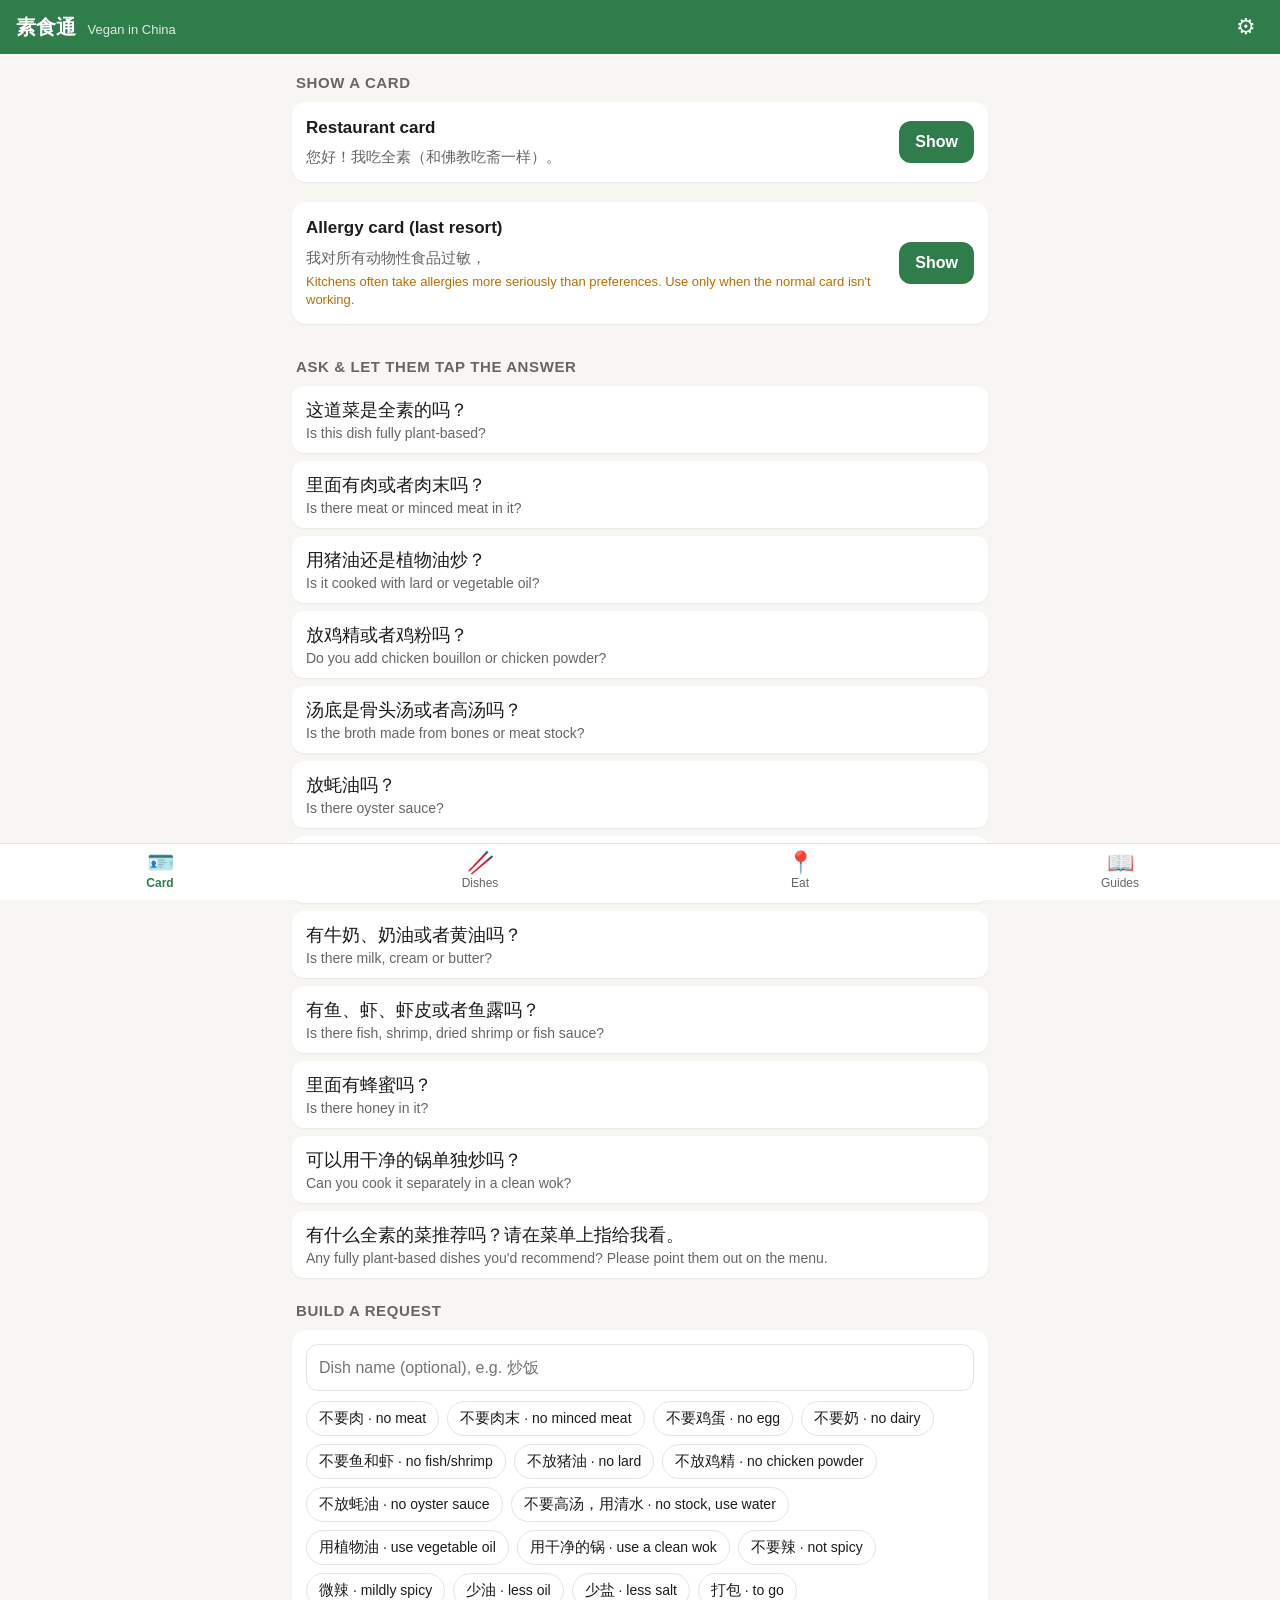
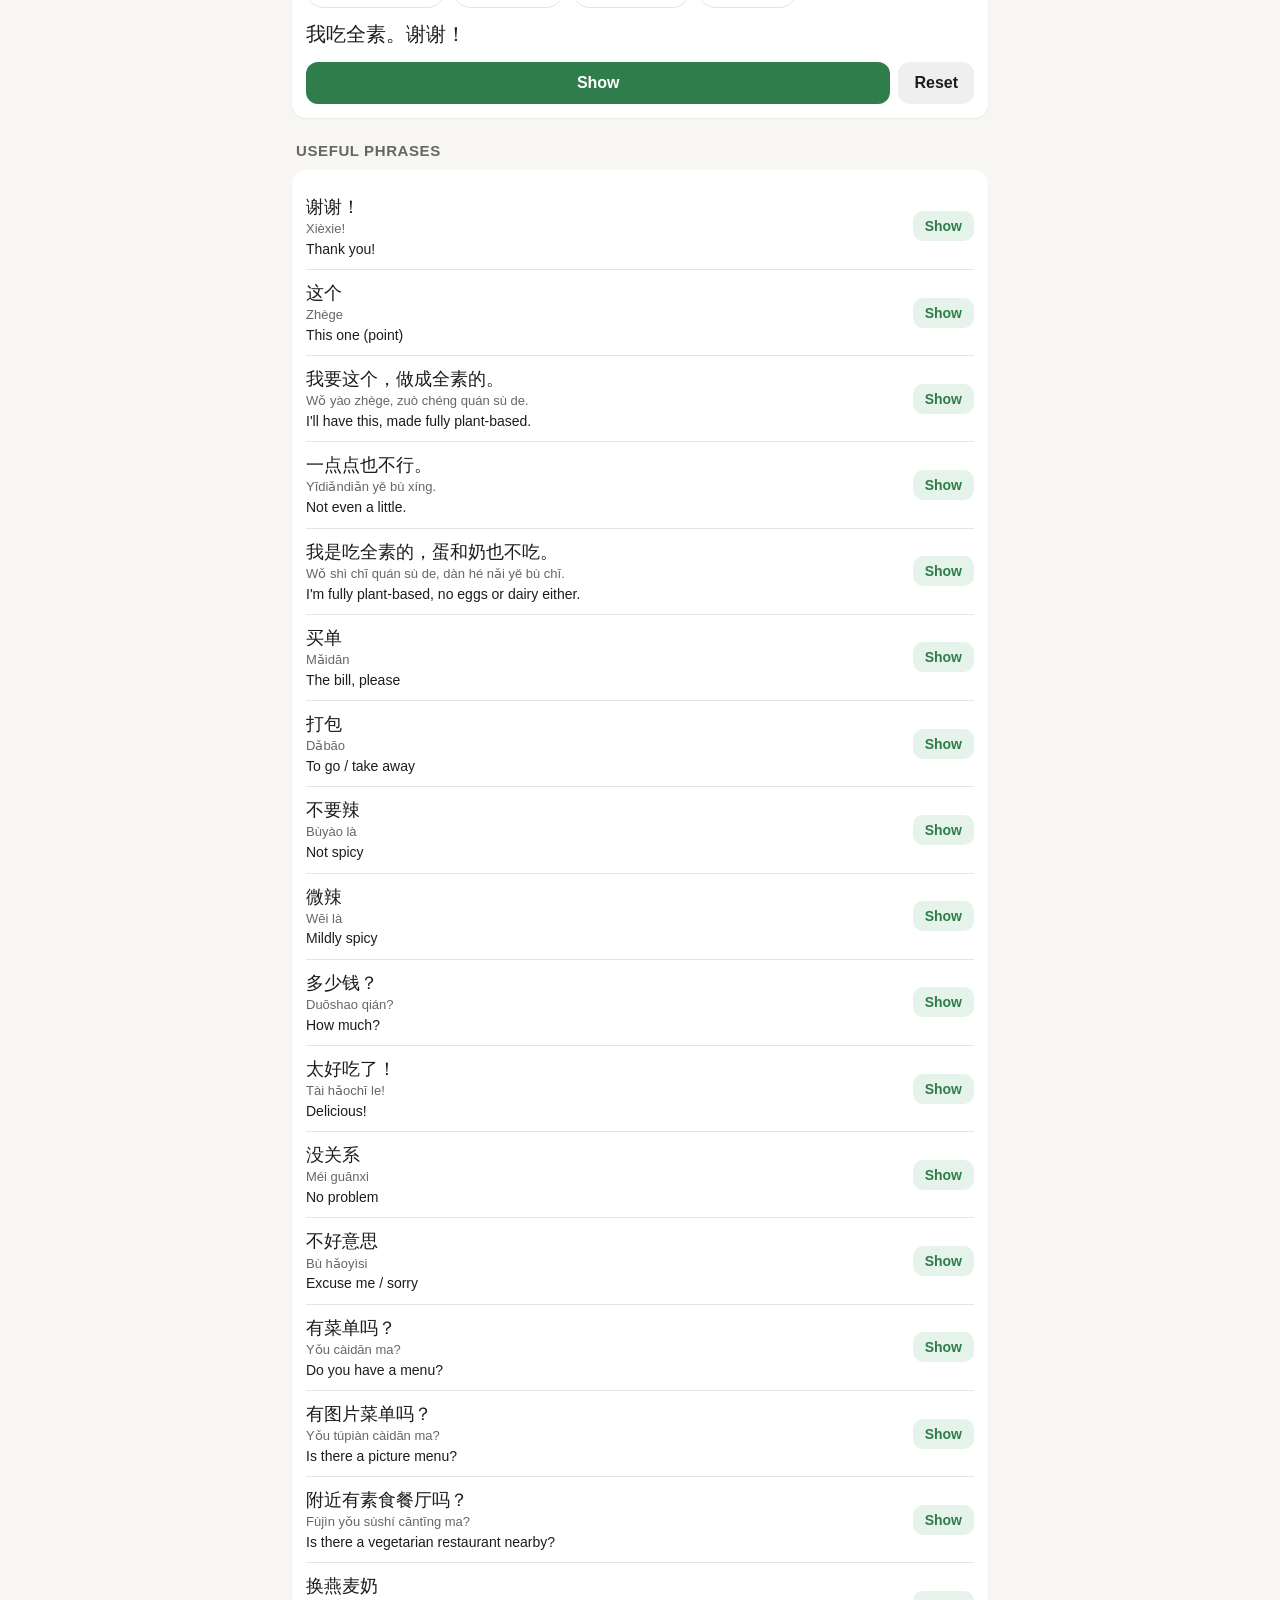
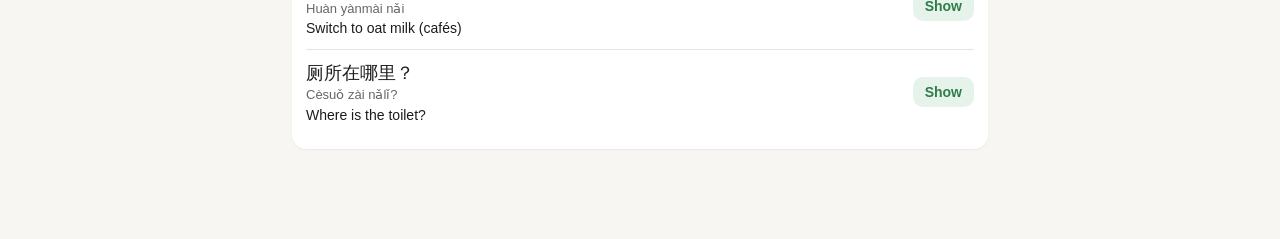
==== index.html @ 55f159a8 "Offline vegan companion PWA for China Chef card, tap-to-answer Q&A, dish encyclopedia with menu/labe" ====
<!doctype html>
<html lang="en">
<head>
  <meta charset="utf-8">
  <meta name="viewport" content="width=device-width, initial-scale=1, viewport-fit=cover">
  <meta name="theme-color" content="#2f7d4a">
  <meta name="mobile-web-app-capable" content="yes">
  <meta name="apple-mobile-web-app-capable" content="yes">
  <meta name="apple-mobile-web-app-status-bar-style" content="default">
  <meta name="apple-mobile-web-app-title" content="素食通">
  <title>素食通 · Vegan in China</title>
  <link rel="manifest" href="manifest.webmanifest">
  <link rel="icon" href="icons/icon.svg" type="image/svg+xml">
  <link rel="apple-touch-icon" href="icons/icon-180.png">
  <link rel="stylesheet" href="styles.css">
</head>
<body>
  <header class="top">
    <h1>素食通 <small>Vegan in China</small></h1>
    <button id="settingsBtn" class="icon-btn" aria-label="Settings">⚙︎</button>
  </header>

  <main>
    <section id="view-card" class="view"></section>
    <section id="view-dishes" class="view" hidden></section>
    <section id="view-eat" class="view" hidden></section>
    <section id="view-guides" class="view" hidden></section>
  </main>

  <nav class="tabs">
    <button data-tab="card" class="active"><span>🪪</span>Card</button>
    <button data-tab="dishes"><span>🥢</span>Dishes</button>
    <button data-tab="eat"><span>📍</span>Eat</button>
    <button data-tab="guides"><span>📖</span>Guides</button>
  </nav>

  <div id="overlay" class="overlay" hidden></div>
  <div id="toast" class="toast" hidden></div>

  <script src="data/phrases.js"></script>
  <script src="data/dishes.js"></script>
  <script src="data/places.js"></script>
  <script src="data/guides.js"></script>
  <script src="app.js"></script>
</body>
</html>
---- styles.css ----
:root {
  --green: #2f7d4a;
  --green-soft: #e6f3ea;
  --amber: #b86e00;
  --amber-soft: #fff3dc;
  --blue: #2d5fa8;
  --blue-soft: #e5eefb;
  --red: #b3261e;
  --red-soft: #fbe6e4;
  --ink: #1c1c1c;
  --muted: #666;
  --line: #e4e4e4;
  --bg: #f7f6f2;
  --card: #fff;
  --zh: "PingFang SC", "Hiragino Sans GB", "Noto Sans CJK SC", "Noto Sans SC", "Microsoft YaHei", sans-serif;
  --safe-top: env(safe-area-inset-top, 0px);
  --safe-bottom: env(safe-area-inset-bottom, 0px);
}

* { box-sizing: border-box; -webkit-tap-highlight-color: transparent; }

html, body { margin: 0; }
[hidden] { display: none !important; }

body {
  font-family: -apple-system, BlinkMacSystemFont, "Segoe UI", Roboto, var(--zh);
  background: var(--bg);
  color: var(--ink);
  font-size: 16px;
  line-height: 1.45;
  padding-bottom: calc(68px + var(--safe-bottom));
}

.zh { font-family: var(--zh); }

.top {
  position: sticky; top: 0; z-index: 5;
  display: flex; align-items: center; justify-content: space-between;
  padding: calc(10px + var(--safe-top)) 16px 10px;
  background: var(--green); color: #fff;
}
.top h1 { margin: 0; font-size: 20px; font-family: var(--zh); }
.top small { font-family: -apple-system, sans-serif; font-weight: 400; opacity: .85; font-size: 13px; margin-left: 6px; }
.icon-btn { background: none; border: 0; color: inherit; font-size: 22px; padding: 4px 8px; }

main { max-width: 720px; margin: 0 auto; padding: 12px; }

.tabs {
  position: fixed; bottom: 0; left: 0; right: 0; z-index: 5;
  display: grid; grid-template-columns: repeat(4, 1fr);
  background: #fff; border-top: 1px solid var(--line);
  padding-bottom: var(--safe-bottom);
}
.tabs button {
  background: none; border: 0; padding: 8px 0 10px; font-size: 12px; color: var(--muted);
  display: flex; flex-direction: column; align-items: center; gap: 2px;
}
.tabs button span { font-size: 22px; line-height: 1; }
.tabs button.active { color: var(--green); font-weight: 600; }

h2 { font-size: 15px; text-transform: uppercase; letter-spacing: .04em; color: var(--muted); margin: 22px 4px 8px; }
h2:first-child { margin-top: 6px; }
h3 { margin: 0 0 6px; font-size: 17px; }

.panel {
  background: var(--card); border-radius: 14px; padding: 14px;
  box-shadow: 0 1px 2px rgba(0,0,0,.06); margin-bottom: 10px;
}

.btn {
  display: inline-flex; align-items: center; justify-content: center; gap: 6px;
  border: 0; border-radius: 12px; padding: 12px 16px; font-size: 16px; font-weight: 600;
  background: var(--green); color: #fff; text-decoration: none;
}
.btn.secondary { background: var(--green-soft); color: var(--green); }
.btn.ghost { background: #efefef; color: var(--ink); }
.btn.small { padding: 7px 12px; font-size: 14px; border-radius: 10px; }
.btn.block { width: 100%; }
.row { display: flex; gap: 8px; flex-wrap: wrap; }

.card-list { display: grid; gap: 10px; }
.card-tile { display: flex; align-items: center; justify-content: space-between; gap: 10px; }
.card-tile .preview { font-family: var(--zh); font-size: 15px; color: var(--muted); overflow: hidden; text-overflow: ellipsis; white-space: nowrap; }
.card-tile .hint { font-size: 13px; color: var(--amber); margin-top: 4px; }
.card-tile > div { min-width: 0; }

.q-list { display: grid; gap: 8px; }
.q-item { display: block; width: 100%; text-align: left; border: 0; background: var(--card); border-radius: 12px; padding: 12px 14px; box-shadow: 0 1px 2px rgba(0,0,0,.06); font-size: 15px; color: var(--ink); }
.q-item .zh { display: block; font-size: 18px; margin-bottom: 2px; }
.q-item .en { color: var(--muted); font-size: 14px; }

.chips { display: flex; flex-wrap: wrap; gap: 8px; }
.chip {
  border: 1px solid var(--line); background: #fff; border-radius: 999px; padding: 7px 12px;
  font-size: 14px; color: var(--ink);
}
.chip .zh { font-size: 15px; }
.chip.on { background: var(--green); border-color: var(--green); color: #fff; }
.builder-preview { font-family: var(--zh); font-size: 20px; margin: 12px 0; min-height: 30px; }
.builder-dish { display: flex; gap: 8px; align-items: center; margin-bottom: 10px; }
.builder-dish input { flex: 1; }

input[type=search], input[type=text], select {
  font: inherit; font-size: 16px; padding: 11px 12px; border: 1px solid var(--line); border-radius: 12px;
  background: #fff; width: 100%; color: var(--ink);
}
.search-wrap { position: sticky; top: calc(48px + var(--safe-top)); z-index: 4; background: var(--bg); padding: 4px 0 8px; }
.filters { display: flex; gap: 6px; overflow-x: auto; padding: 8px 0 2px; scrollbar-width: none; }
.filters::-webkit-scrollbar { display: none; }
.filters .chip { white-space: nowrap; }
.selects { display: grid; grid-template-columns: 1fr 1fr; gap: 8px; margin-top: 8px; }
.selects select { padding: 8px 10px; font-size: 14px; }
.count { color: var(--muted); font-size: 13px; margin: 6px 4px; }

.dish { position: relative; }
.dish .head { display: flex; align-items: flex-start; gap: 10px; }
.dish .names { flex: 1; min-width: 0; }
.dish .zh { font-size: 24px; font-weight: 600; line-height: 1.2; }
.dish .py { color: var(--muted); font-size: 13px; }
.dish .en { font-size: 15px; }
.dish .note { font-size: 14px; margin: 8px 0; color: #333; }
.dish .actions { display: flex; gap: 8px; flex-wrap: wrap; }
.star { background: none; border: 0; font-size: 22px; color: #bbb; padding: 0 2px; }
.star.on { color: #e0a800; }

.badge { display: inline-block; font-size: 12px; font-weight: 700; padding: 3px 8px; border-radius: 999px; white-space: nowrap; }
.badge.safe { background: var(--green-soft); color: var(--green); }
.badge.modify { background: var(--blue-soft); color: var(--blue); }
.badge.ask { background: var(--amber-soft); color: var(--amber); }
.badge.avoid { background: var(--red-soft); color: var(--red); }
.dish.safe { border-left: 5px solid var(--green); }
.dish.modify { border-left: 5px solid var(--blue); }
.dish.ask { border-left: 5px solid var(--amber); }
.dish.avoid { border-left: 5px solid var(--red); }

.scan { background: var(--amber-soft); border-radius: 12px; padding: 12px; margin-bottom: 10px; }
.scan.clean { background: var(--green-soft); }
.scan b { display: block; margin-bottom: 4px; }
.scan .kw { display: inline-block; font-family: var(--zh); background: #fff; border-radius: 8px; padding: 2px 8px; margin: 2px; font-size: 15px; }

.kw-list { display: grid; grid-template-columns: auto 1fr; gap: 6px 12px; align-items: baseline; }
.kw-list .zh { font-size: 18px; font-weight: 600; }
.kw-list .en { color: var(--muted); font-size: 14px; }

.kw-btns { display: grid; grid-template-columns: repeat(2, 1fr); gap: 8px; }
.kw-btn { border: 1px solid var(--line); background: #fff; border-radius: 12px; padding: 10px; text-align: left; }
.kw-btn.on { border-color: var(--green); box-shadow: 0 0 0 2px var(--green) inset; }
.kw-btn .zh { font-size: 20px; font-weight: 600; display: block; }
.kw-btn .en { font-size: 12px; color: var(--muted); }
.kw-btn.best .zh::after { content: " ★"; color: #e0a800; font-size: 14px; }

.app-list { display: grid; gap: 8px; margin-top: 10px; }
.app-btn { display: flex; justify-content: space-between; align-items: center; gap: 10px; background: #fff; border: 1px solid var(--line); border-radius: 12px; padding: 12px 14px; color: var(--ink); text-decoration: none; font-size: 15px; }
.app-btn small { display: block; color: var(--muted); font-size: 12px; }
.app-btn .go { color: var(--green); font-weight: 700; font-size: 20px; }

.tip h3 { font-size: 16px; }
.tip p { margin: 0; font-size: 14px; color: #333; }

.guide-toc { display: grid; grid-template-columns: 1fr 1fr; gap: 8px; }
.guide-toc button { background: #fff; border: 0; border-radius: 14px; padding: 16px 12px; text-align: left; font-size: 15px; font-weight: 600; box-shadow: 0 1px 2px rgba(0,0,0,.06); color: var(--ink); }
.guide-toc button span { display: block; font-size: 28px; margin-bottom: 4px; }
.guide ul { margin: 0; padding-left: 0; list-style: none; }
.guide li { margin: 0 0 8px; font-size: 15px; }
.phrase { display: flex; justify-content: space-between; align-items: center; gap: 10px; padding: 10px 0; border-bottom: 1px solid var(--line); }
.phrase:last-child { border-bottom: 0; }
.phrase .zh { font-size: 18px; }
.phrase .py { color: var(--muted); font-size: 13px; }
.phrase .en { font-size: 14px; }
.back { margin-bottom: 10px; }

.overlay {
  position: fixed; inset: 0; z-index: 20; background: #fff; overflow-y: auto;
  padding: calc(16px + var(--safe-top)) 18px calc(20px + var(--safe-bottom));
  display: flex; flex-direction: column;
}
.overlay .close { align-self: flex-end; font-size: 16px; }
.show-body { flex: 1; display: flex; flex-direction: column; justify-content: center; gap: 14px; padding: 10px 0; }
.show-line .zh { font-size: clamp(26px, 7.4vw, 44px); line-height: 1.35; font-weight: 500; display: block; }
.show-line.strong .zh { font-weight: 700; color: var(--red); }
.show-line.good .zh { color: var(--green); font-weight: 600; }
.show-line .py { display: block; color: #888; font-size: 14px; margin-top: 2px; }
.show-line .en { display: block; color: #777; font-size: 14px; margin-top: 2px; }
.show-hint { text-align: center; color: #999; font-size: 13px; }
.show-flip { transform: rotate(180deg); }

.qa-q { font-family: var(--zh); font-size: clamp(30px, 8.5vw, 48px); font-weight: 700; line-height: 1.3; margin: 10px 0 6px; }
.qa-en { color: var(--muted); font-size: 15px; margin-bottom: 18px; }
.qa-pls { font-family: var(--zh); font-size: 20px; color: var(--green); margin-bottom: 12px; }
.qa-answers { display: grid; gap: 12px; }
.qa-answers button {
  font-family: var(--zh); font-size: clamp(26px, 7vw, 38px); font-weight: 700; padding: 22px 12px;
  border-radius: 18px; border: 3px solid var(--line); background: #fff; color: var(--ink);
}
.verdict { border-radius: 18px; padding: 20px; margin: 10px 0 18px; }
.verdict.ok { background: var(--green-soft); color: var(--green); }
.verdict.fix { background: var(--blue-soft); color: var(--blue); }
.verdict.bad { background: var(--red-soft); color: var(--red); }
.verdict .big { font-size: 26px; font-weight: 800; }
.verdict .sub { font-size: 16px; color: var(--ink); margin-top: 6px; }
.followup .zh { font-size: clamp(28px, 7.5vw, 42px); font-weight: 600; display: block; }
.followup .en { color: var(--muted); }

.settings label { display: flex; justify-content: space-between; align-items: center; padding: 12px 0; border-bottom: 1px solid var(--line); font-size: 16px; }
.settings input[type=checkbox] { width: 22px; height: 22px; accent-color: var(--green); }
.settings p { color: var(--muted); font-size: 14px; }

.toast {
  position: fixed; left: 50%; bottom: calc(84px + var(--safe-bottom)); transform: translateX(-50%);
  background: rgba(20,20,20,.9); color: #fff; padding: 10px 16px; border-radius: 12px; font-size: 14px; z-index: 30;
  max-width: 90vw; text-align: center;
}

.empty { text-align: center; color: var(--muted); padding: 30px 10px; }
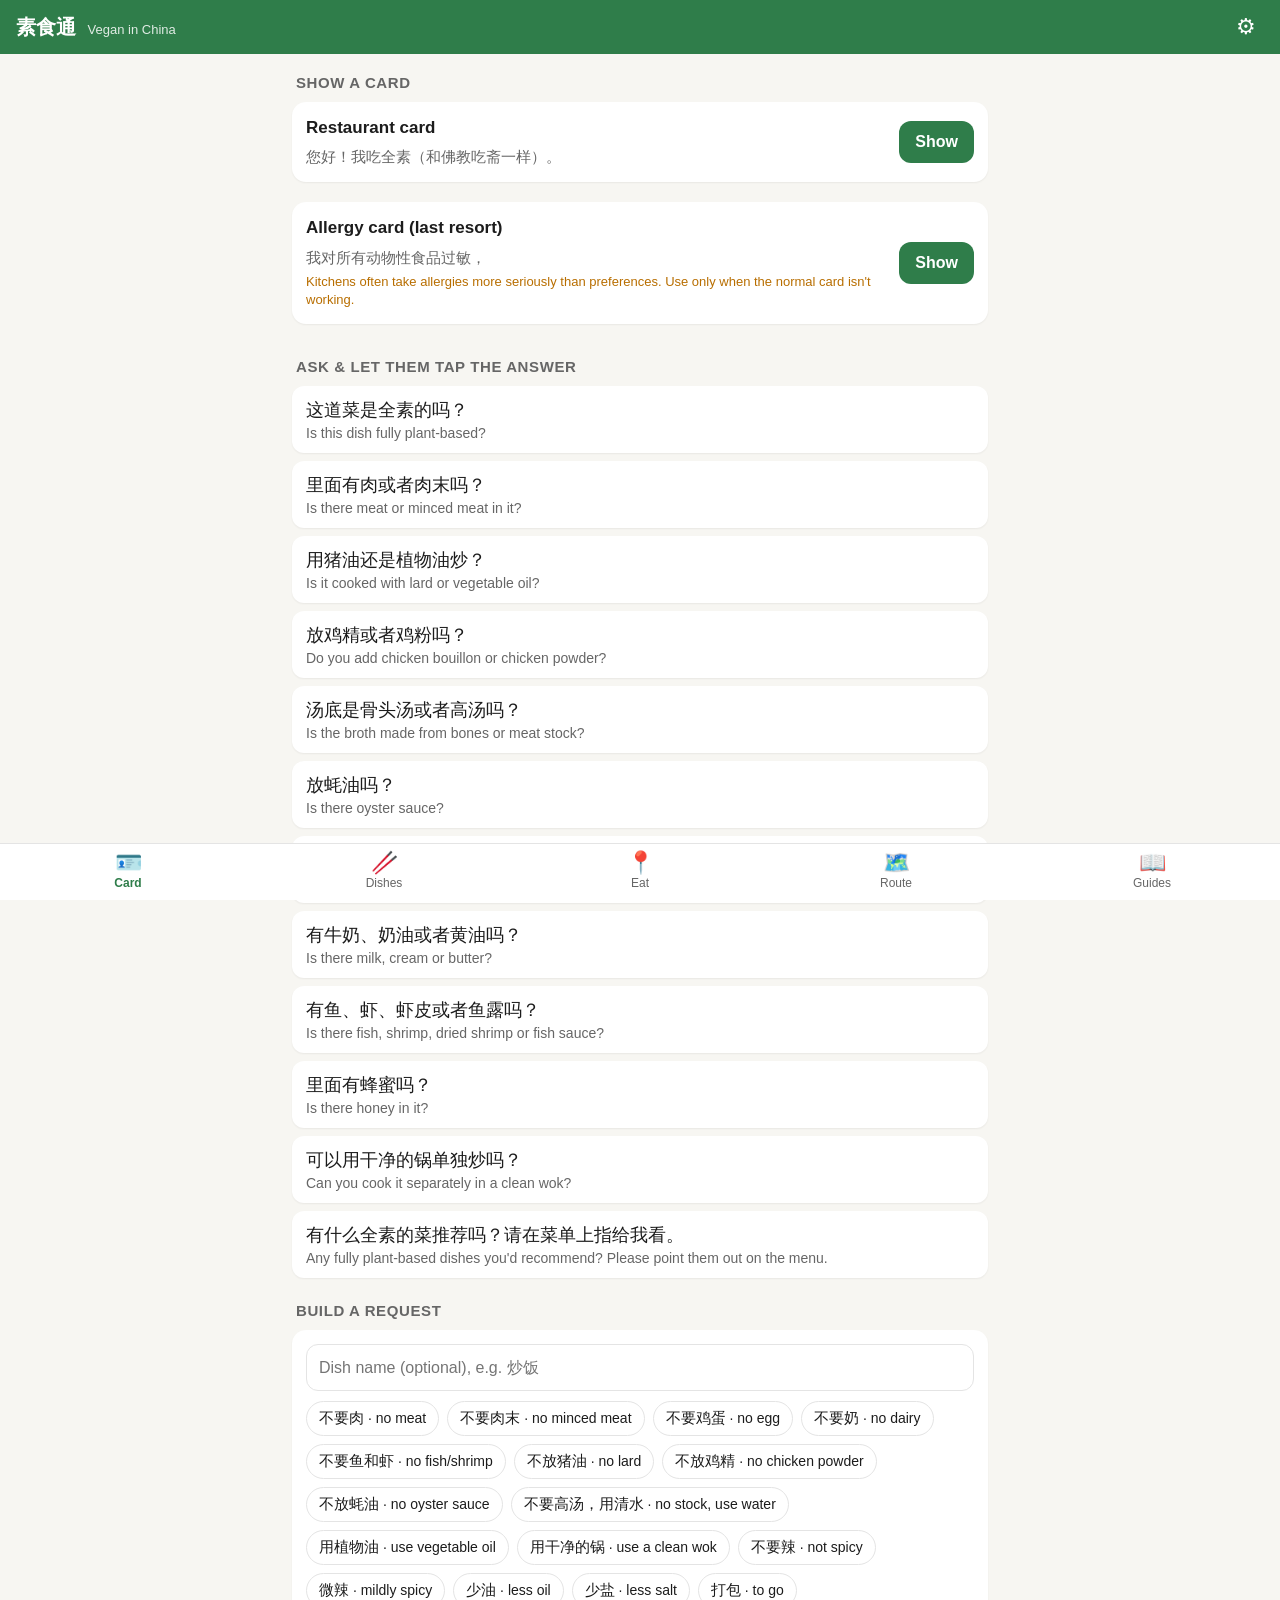
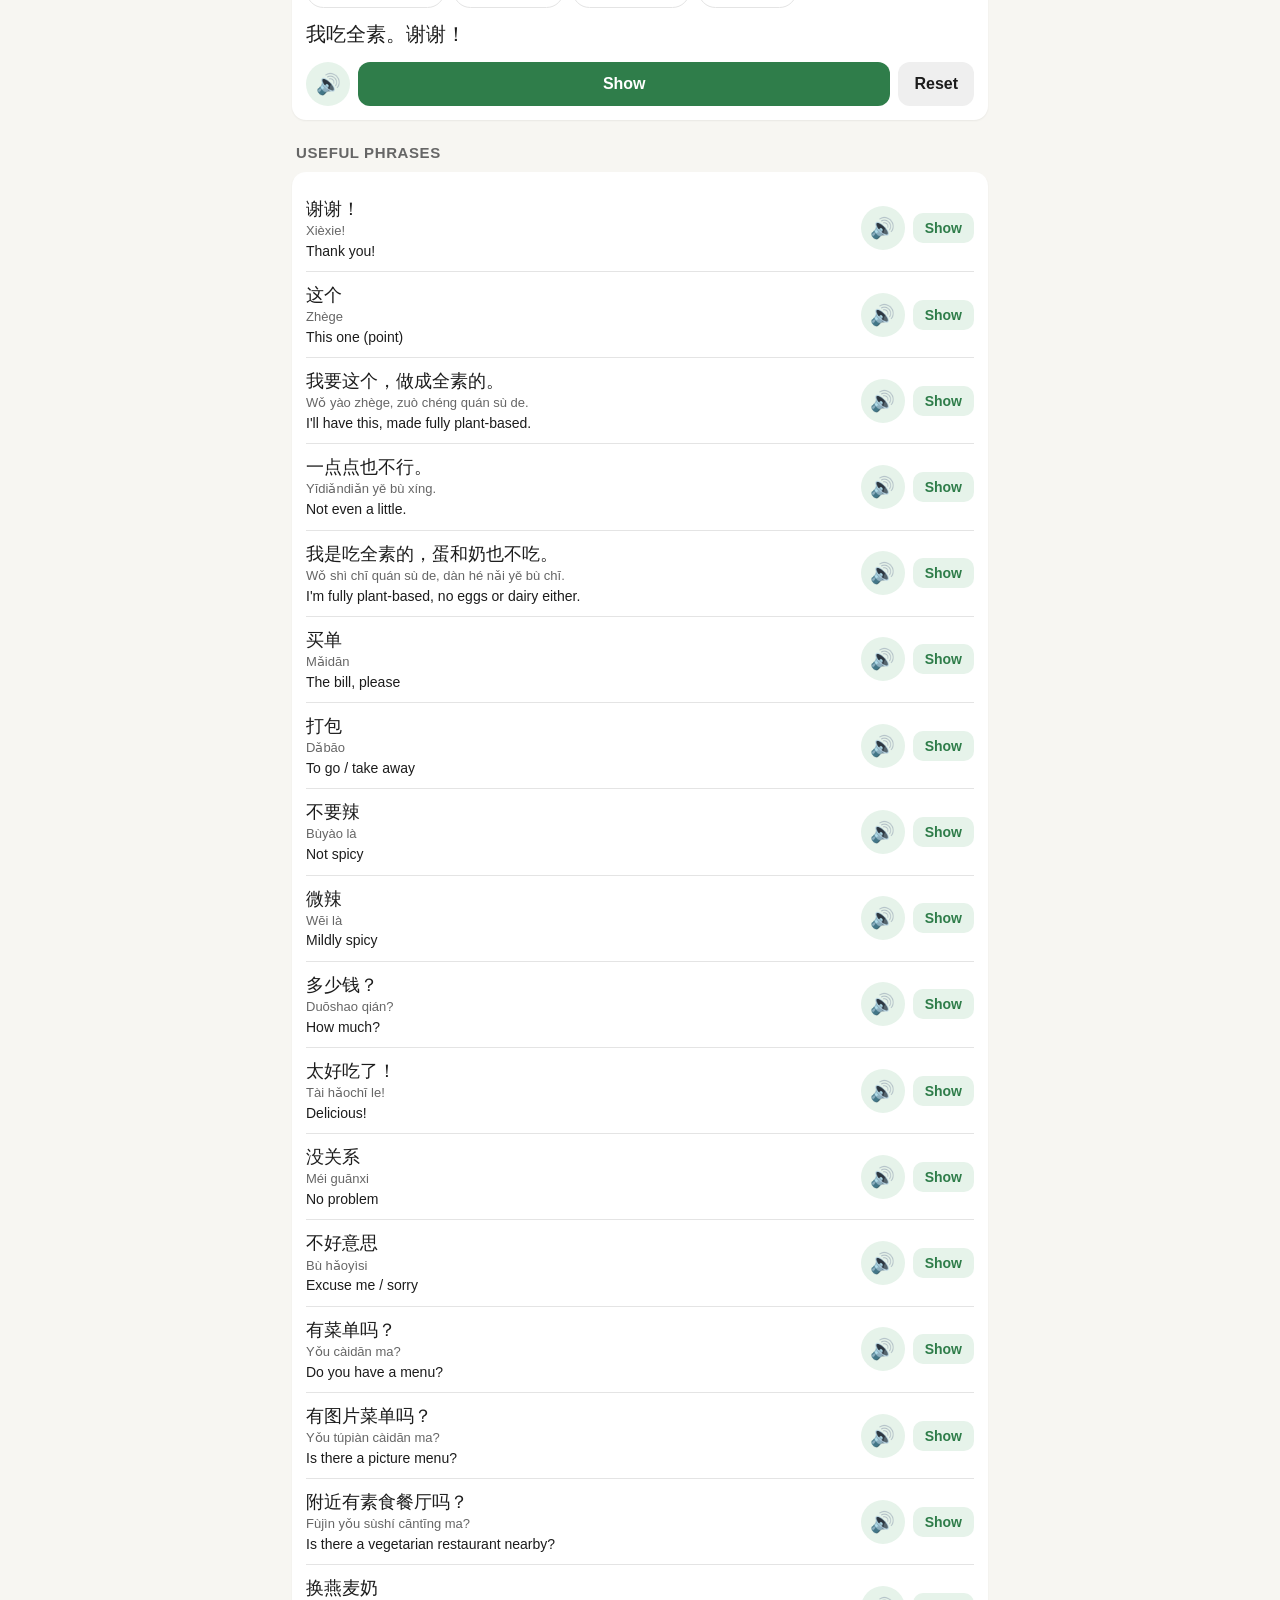
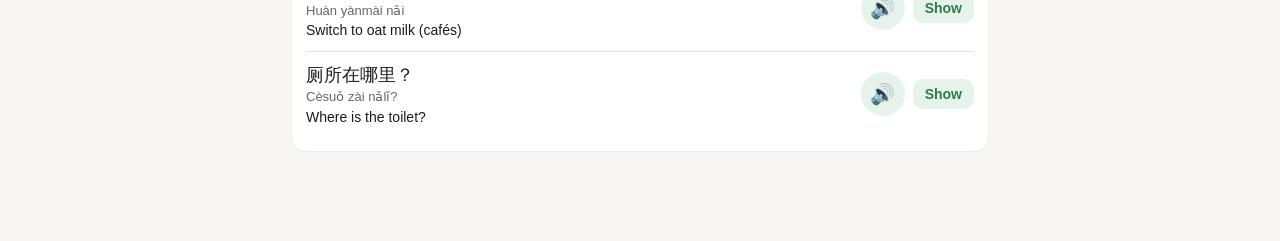
==== commit d5fe9493: "Add Route tab with vegan places along the China 2026 trip Lists 100% vegan places and vegan-friendly" ====
--- a/index.html
+++ b/index.html
@@ -24,6 +24,7 @@
     <section id="view-card" class="view"></section>
     <section id="view-dishes" class="view" hidden></section>
     <section id="view-eat" class="view" hidden></section>
+    <section id="view-route" class="view" hidden></section>
     <section id="view-guides" class="view" hidden></section>
   </main>
 
@@ -31,6 +32,7 @@
     <button data-tab="card" class="active"><span>🪪</span>Card</button>
     <button data-tab="dishes"><span>🥢</span>Dishes</button>
     <button data-tab="eat"><span>📍</span>Eat</button>
+    <button data-tab="route"><span>🗺️</span>Route</button>
     <button data-tab="guides"><span>📖</span>Guides</button>
   </nav>
 
@@ -41,6 +43,7 @@
   <script src="data/dishes.js"></script>
   <script src="data/places.js"></script>
   <script src="data/guides.js"></script>
+  <script src="data/route.js"></script>
   <script src="app.js"></script>
 </body>
 </html>
--- a/styles.css
+++ b/styles.css
@@ -47,7 +47,7 @@
 
 .tabs {
   position: fixed; bottom: 0; left: 0; right: 0; z-index: 5;
-  display: grid; grid-template-columns: repeat(4, 1fr);
+  display: grid; grid-template-columns: repeat(5, 1fr);
   background: #fff; border-top: 1px solid var(--line);
   padding-bottom: var(--safe-bottom);
 }
@@ -153,6 +153,21 @@
 .app-btn { display: flex; justify-content: space-between; align-items: center; gap: 10px; background: #fff; border: 1px solid var(--line); border-radius: 12px; padding: 12px 14px; color: var(--ink); text-decoration: none; font-size: 15px; }
 .app-btn small { display: block; color: var(--muted); font-size: 12px; }
 .app-btn .go { color: var(--green); font-weight: 700; font-size: 20px; }
+
+.route-stops { position: sticky; top: calc(48px + var(--safe-top)); z-index: 4; background: var(--bg); padding: 4px 0 8px; margin-bottom: 4px; }
+.route-stops .zh { font-size: 13px; opacity: .8; }
+.place .head { display: flex; align-items: flex-start; gap: 10px; }
+.place .names { flex: 1; min-width: 0; }
+.place .zh { font-size: 22px; font-weight: 600; line-height: 1.25; }
+.place .en { font-size: 15px; }
+.place .meta { color: var(--muted); font-size: 13px; margin-top: 4px; }
+.place .note { font-size: 14px; margin: 8px 0 4px; color: #333; }
+.place .evidence { font-size: 12px; color: var(--muted); margin-bottom: 10px; }
+.place .confirmed { white-space: nowrap; }
+.place .actions { display: flex; gap: 8px; flex-wrap: wrap; }
+.place.main { border-left: 5px solid var(--green); }
+.place.fallback { border-left: 5px solid var(--amber); }
+.saved-btn.on { background: var(--green); color: #fff; }
 
 .tip h3 { font-size: 16px; }
 .tip p { margin: 0; font-size: 14px; color: #333; }
@@ -175,7 +190,11 @@
   display: flex; flex-direction: column;
 }
 .overlay .close { align-self: flex-end; font-size: 16px; }
+.overlay-bar { display: flex; justify-content: space-between; align-items: center; gap: 10px; margin-bottom: 10px; }
+.overlay-bar .close { align-self: auto; }
 .show-body { flex: 1; display: flex; flex-direction: column; justify-content: center; gap: 14px; padding: 10px 0; }
+.show-line { display: flex; align-items: flex-start; gap: 10px; }
+.show-line > div { flex: 1; min-width: 0; }
 .show-line .zh { font-size: clamp(26px, 7.4vw, 44px); line-height: 1.35; font-weight: 500; display: block; }
 .show-line.strong .zh { font-weight: 700; color: var(--red); }
 .show-line.good .zh { color: var(--green); font-weight: 600; }
@@ -212,3 +231,14 @@
 }
 
 .empty { text-align: center; color: var(--muted); padding: 30px 10px; }
+
+.say {
+  flex-shrink: 0; width: 44px; height: 44px; border: 0; border-radius: 999px;
+  background: var(--green-soft); font-size: 20px; line-height: 1; padding: 0;
+}
+.say.sm { width: 36px; height: 36px; font-size: 17px; }
+.say.wide { width: auto; padding: 0 18px; font-size: 18px; font-weight: 600; color: var(--green); }
+.say.wide::after { content: " 播放 Play"; }
+.followup .say { vertical-align: middle; margin-left: 6px; }
+.row.nowrap { flex-wrap: nowrap; align-items: center; }
+.qa-answers .num { color: var(--muted); font-weight: 400; margin-right: 4px; }
